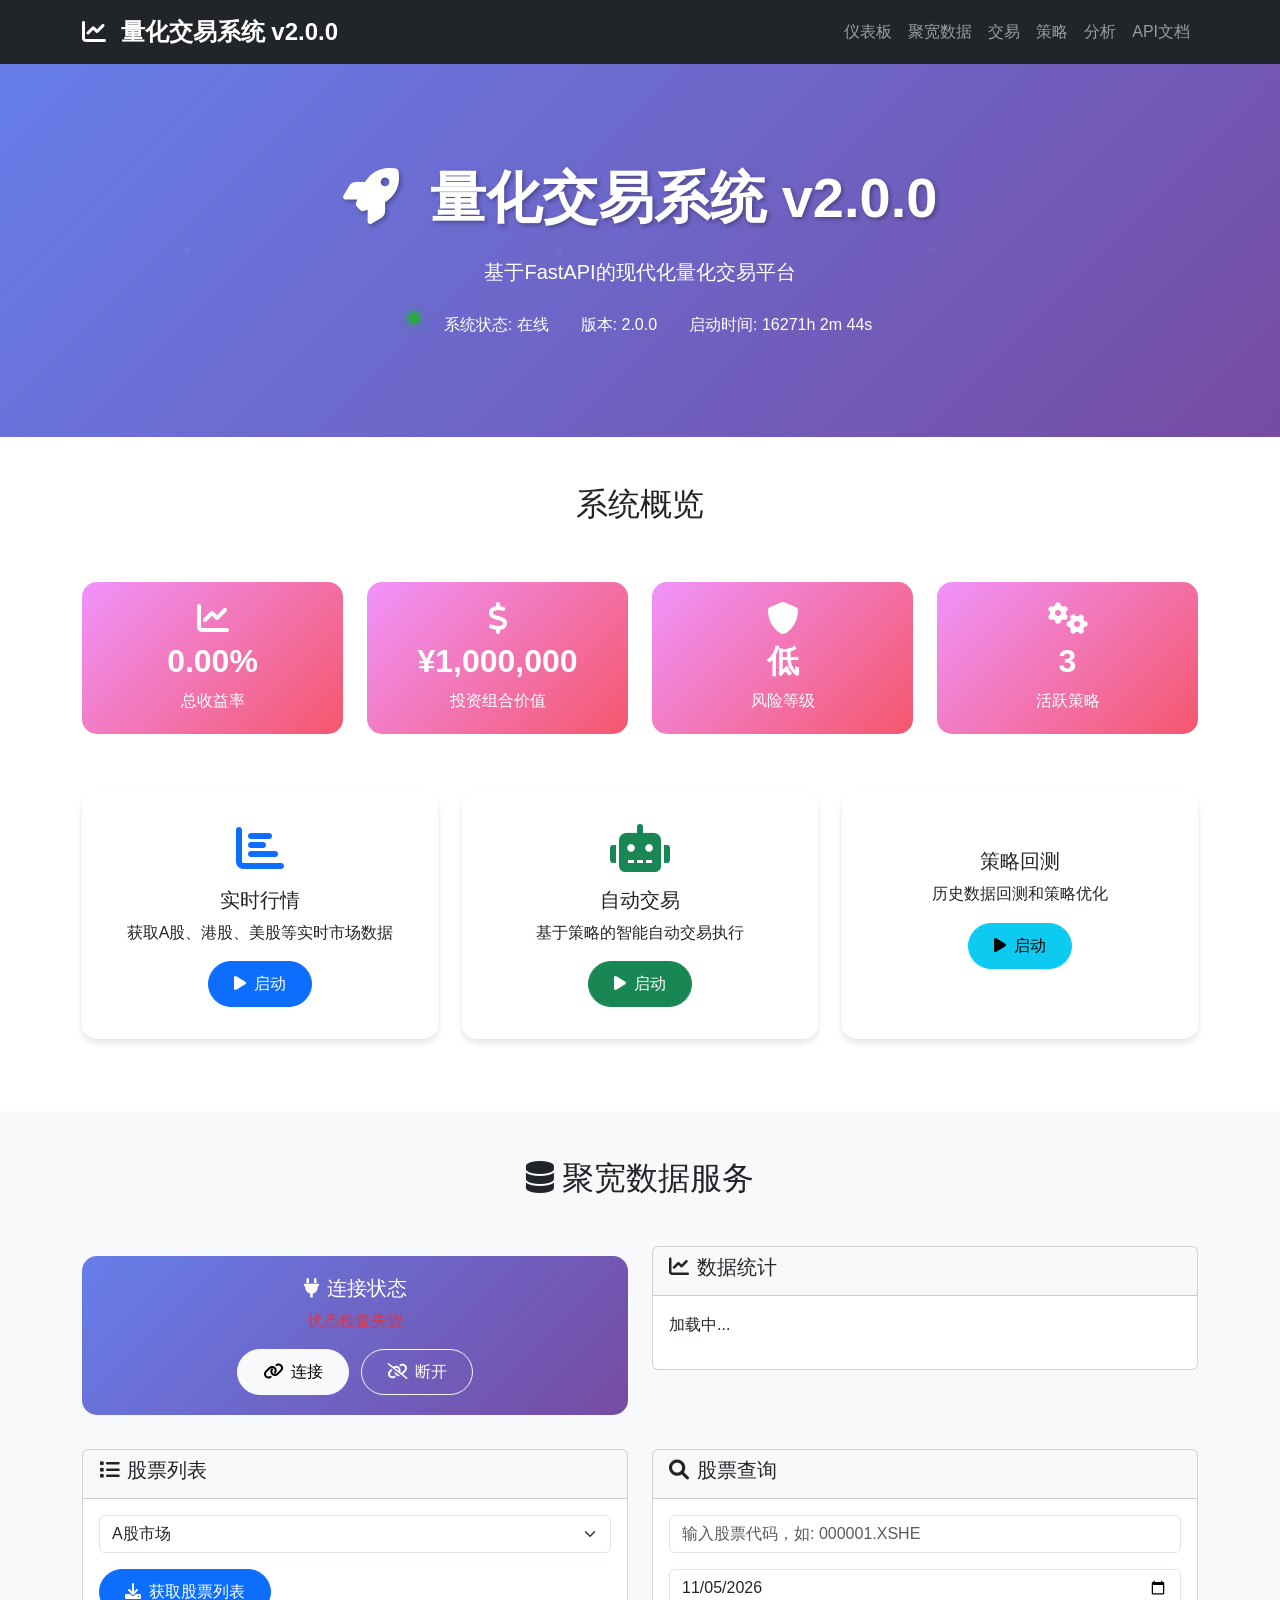
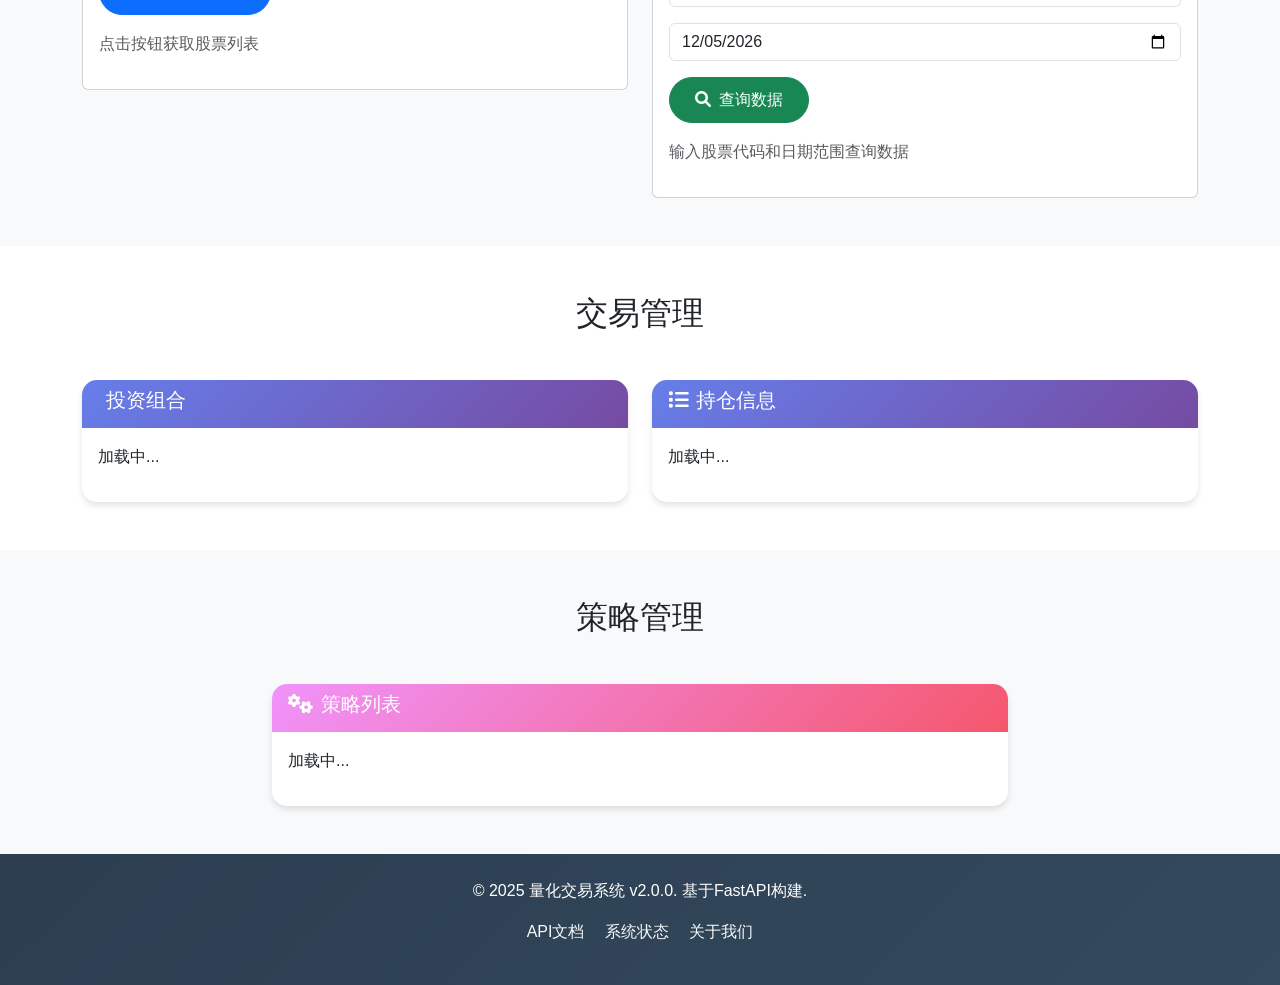
==== templates/index.html @ 61d20045 "feat: 聚宽数据模块v2.0重大升级 主要功能: - 新增聚宽数据服务(JQService)和API端点 - 实现智能缓存系统，提升性能 - 新增股票列表表格页面，显示价格和涨跌幅 - 新增市场概" ====
<!DOCTYPE html>
<html lang="zh-CN">
<head>
    <meta charset="UTF-8">
    <meta name="viewport" content="width=device-width, initial-scale=1.0">
    <title>量化交易系统 v2.0.0</title>
    <link href="https://cdn.jsdelivr.net/npm/bootstrap@5.1.3/dist/css/bootstrap.min.css" rel="stylesheet">
    <link href="https://cdnjs.cloudflare.com/ajax/libs/font-awesome/6.0.0/css/all.min.css" rel="stylesheet">
    <link href="/static/style.css" rel="stylesheet">
    <style>
        .hero-section {
            background: linear-gradient(135deg, #667eea 0%, #764ba2 100%);
            color: white;
            padding: 100px 0;
        }
        .feature-card {
            border: none;
            border-radius: 15px;
            box-shadow: 0 4px 6px rgba(0, 0, 0, 0.1);
            transition: transform 0.3s ease;
        }
        .feature-card:hover {
            transform: translateY(-5px);
        }
        .status-indicator {
            width: 12px;
            height: 12px;
            border-radius: 50%;
            display: inline-block;
            margin-right: 8px;
        }
        .status-online { background-color: #28a745; }
        .status-offline { background-color: #dc3545; }
        .navbar-brand {
            font-weight: bold;
            font-size: 1.5rem;
        }
        .metric-card {
            background: linear-gradient(135deg, #f093fb 0%, #f5576c 100%);
            color: white;
            border-radius: 15px;
            padding: 20px;
            margin: 10px 0;
        }
        .jq-status-card {
            background: linear-gradient(135deg, #667eea 0%, #764ba2 100%);
            color: white;
            border-radius: 15px;
            padding: 20px;
            margin: 10px 0;
        }
    </style>
</head>
<body>
    <!-- 导航栏 -->
    <nav class="navbar navbar-expand-lg navbar-dark bg-dark">
        <div class="container">
            <a class="navbar-brand" href="#">
                <i class="fas fa-chart-line me-2"></i>
                量化交易系统 v2.0.0
            </a>
            <button class="navbar-toggler" type="button" data-bs-toggle="collapse" data-bs-target="#navbarNav">
                <span class="navbar-toggler-icon"></span>
            </button>
            <div class="collapse navbar-collapse" id="navbarNav">
                <ul class="navbar-nav ms-auto">
                    <li class="nav-item">
                        <a class="nav-link" href="#dashboard">仪表板</a>
                    </li>
                    <li class="nav-item">
                        <a class="nav-link" href="#jq-data">聚宽数据</a>
                    </li>
                    <li class="nav-item">
                        <a class="nav-link" href="#trading">交易</a>
                    </li>
                    <li class="nav-item">
                        <a class="nav-link" href="#strategy">策略</a>
                    </li>
                    <li class="nav-item">
                        <a class="nav-link" href="#analysis">分析</a>
                    </li>
                    <li class="nav-item">
                        <a class="nav-link" href="/docs" target="_blank">API文档</a>
                    </li>
                </ul>
            </div>
        </div>
    </nav>

    <!-- 英雄区域 -->
    <section class="hero-section">
        <div class="container text-center">
            <h1 class="display-4 fw-bold mb-4">
                <i class="fas fa-rocket me-3"></i>
                量化交易系统 v2.0.0
            </h1>
            <p class="lead mb-4">基于FastAPI的现代化量化交易平台</p>
            <div class="row justify-content-center">
                <div class="col-md-8">
                    <div class="d-flex justify-content-center gap-3">
                        <span class="status-indicator status-online"></span>
                        <span>系统状态: 在线</span>
                        <span class="ms-3">版本: 2.0.0</span>
                        <span class="ms-3">启动时间: <span id="uptime">--</span></span>
                    </div>
                </div>
            </div>
        </div>
    </section>

    <!-- 主要功能区域 -->
    <section class="py-5" id="dashboard">
        <div class="container">
            <h2 class="text-center mb-5">系统概览</h2>
            
            <!-- 关键指标 -->
            <div class="row mb-5">
                <div class="col-md-3">
                    <div class="metric-card text-center">
                        <i class="fas fa-chart-line fa-2x mb-2"></i>
                        <h4 id="totalReturn">0.00%</h4>
                        <p class="mb-0">总收益率</p>
                    </div>
                </div>
                <div class="col-md-3">
                    <div class="metric-card text-center">
                        <i class="fas fa-dollar-sign fa-2x mb-2"></i>
                        <h4 id="portfolioValue">¥1,000,000</h4>
                        <p class="mb-0">投资组合价值</p>
                    </div>
                </div>
                <div class="col-md-3">
                    <div class="metric-card text-center">
                        <i class="fas fa-shield-alt fa-2x mb-2"></i>
                        <h4 id="riskLevel">低</h4>
                        <p class="mb-0">风险等级</p>
                    </div>
                </div>
                <div class="col-md-3">
                    <div class="metric-card text-center">
                        <i class="fas fa-cogs fa-2x mb-2"></i>
                        <h4 id="activeStrategies">3</h4>
                        <p class="mb-0">活跃策略</p>
                    </div>
                </div>
            </div>

            <!-- 功能卡片 -->
            <div class="row">
                <div class="col-md-4 mb-4">
                    <div class="card feature-card h-100">
                        <div class="card-body text-center">
                            <i class="fas fa-chart-bar fa-3x text-primary mb-3"></i>
                            <h5 class="card-title">实时行情</h5>
                            <p class="card-text">获取A股、港股、美股等实时市场数据</p>
                            <button class="btn btn-primary" onclick="loadMarketData()">
                                <i class="fas fa-play me-2"></i>启动
                            </button>
                        </div>
                    </div>
                </div>
                <div class="col-md-4 mb-4">
                    <div class="card feature-card h-100">
                        <div class="card-body text-center">
                            <i class="fas fa-robot fa-3x text-success mb-3"></i>
                            <h5 class="card-title">自动交易</h5>
                            <p class="card-text">基于策略的智能自动交易执行</p>
                            <button class="btn btn-success" onclick="startAutoTrading()">
                                <i class="fas fa-play me-2"></i>启动
                            </button>
                        </div>
                    </div>
                </div>
                <div class="col-md-4 mb-4">
                    <div class="card feature-card h-100">
                        <div class="card-body text-center">
                            <i class="fas fa-analytics fa-3x text-info mb-3"></i>
                            <h5 class="card-title">策略回测</h5>
                            <p class="card-text">历史数据回测和策略优化</p>
                            <button class="btn btn-info" onclick="runBacktest()">
                                <i class="fas fa-play me-2"></i>启动
                            </button>
                        </div>
                    </div>
                </div>
            </div>
        </div>
    </section>

    <!-- 聚宽数据区域 -->
    <section class="py-5 bg-light" id="jq-data">
        <div class="container">
            <h2 class="text-center mb-5">
                <i class="fas fa-database me-2"></i>聚宽数据服务
            </h2>
            
            <!-- 聚宽状态 -->
            <div class="row mb-4">
                <div class="col-md-6">
                    <div class="jq-status-card text-center">
                        <h5><i class="fas fa-plug me-2"></i>连接状态</h5>
                        <div id="jqConnectionStatus">
                            <p>检查中...</p>
                        </div>
                        <div class="mt-3">
                            <button class="btn btn-light me-2" onclick="connectJQ()">
                                <i class="fas fa-link me-2"></i>连接
                            </button>
                            <button class="btn btn-outline-light" onclick="disconnectJQ()">
                                <i class="fas fa-unlink me-2"></i>断开
                            </button>
                        </div>
                    </div>
                </div>
                <div class="col-md-6">
                    <div class="card">
                        <div class="card-header">
                            <h5><i class="fas fa-chart-line me-2"></i>数据统计</h5>
                        </div>
                        <div class="card-body">
                            <div id="jqDataStats">
                                <p>加载中...</p>
                            </div>
                        </div>
                    </div>
                </div>
            </div>

            <!-- 股票数据 -->
            <div class="row">
                <div class="col-md-6">
                    <div class="card">
                        <div class="card-header">
                            <h5><i class="fas fa-list me-2"></i>股票列表</h5>
                        </div>
                        <div class="card-body">
                            <div class="mb-3">
                                <select class="form-select" id="marketSelect">
                                    <option value="CN">A股市场</option>
                                    <option value="HK">港股市场</option>
                                    <option value="US">美股市场</option>
                                </select>
                            </div>
                            <button class="btn btn-primary" onclick="loadStockList()">
                                <i class="fas fa-download me-2"></i>获取股票列表
                            </button>
                            <div id="stockListResult" class="mt-3">
                                <p class="text-muted">点击按钮获取股票列表</p>
                            </div>
                        </div>
                    </div>
                </div>
                <div class="col-md-6">
                    <div class="card">
                        <div class="card-header">
                            <h5><i class="fas fa-search me-2"></i>股票查询</h5>
                        </div>
                        <div class="card-body">
                            <div class="mb-3">
                                <input type="text" class="form-control" id="stockCodeInput" 
                                       placeholder="输入股票代码，如: 000001.XSHE">
                            </div>
                            <div class="mb-3">
                                <input type="date" class="form-control" id="startDateInput">
                            </div>
                            <div class="mb-3">
                                <input type="date" class="form-control" id="endDateInput">
                            </div>
                            <button class="btn btn-success" onclick="searchStockData()">
                                <i class="fas fa-search me-2"></i>查询数据
                            </button>
                            <div id="stockDataResult" class="mt-3">
                                <p class="text-muted">输入股票代码和日期范围查询数据</p>
                            </div>
                        </div>
                    </div>
                </div>
            </div>
        </div>
    </section>

    <!-- 交易区域 -->
    <section class="py-5" id="trading">
        <div class="container">
            <h2 class="text-center mb-5">交易管理</h2>
            <div class="row">
                <div class="col-md-6">
                    <div class="card">
                        <div class="card-header">
                            <h5><i class="fas fa-portfolio me-2"></i>投资组合</h5>
                        </div>
                        <div class="card-body">
                            <div id="portfolioInfo">
                                <p>加载中...</p>
                            </div>
                        </div>
                    </div>
                </div>
                <div class="col-md-6">
                    <div class="card">
                        <div class="card-header">
                            <h5><i class="fas fa-list me-2"></i>持仓信息</h5>
                        </div>
                        <div class="card-body">
                            <div id="positionsInfo">
                                <p>加载中...</p>
                            </div>
                        </div>
                    </div>
                </div>
            </div>
        </div>
    </section>

    <!-- 策略区域 -->
    <section class="py-5 bg-light" id="strategy">
        <div class="container">
            <h2 class="text-center mb-5">策略管理</h2>
            <div class="row">
                <div class="col-md-8 mx-auto">
                    <div class="card">
                        <div class="card-header">
                            <h5><i class="fas fa-cogs me-2"></i>策略列表</h5>
                        </div>
                        <div class="card-body">
                            <div id="strategiesList">
                                <p>加载中...</p>
                            </div>
                        </div>
                    </div>
                </div>
            </div>
        </div>
    </section>

    <!-- 页脚 -->
    <footer class="bg-dark text-white py-4">
        <div class="container text-center">
            <p>&copy; 2025 量化交易系统 v2.0.0. 基于FastAPI构建.</p>
            <p>
                <a href="/docs" class="text-light me-3">API文档</a>
                <a href="/health" class="text-light me-3">系统状态</a>
                <a href="#" class="text-light">关于我们</a>
            </p>
        </div>
    </footer>

    <script src="https://cdn.jsdelivr.net/npm/bootstrap@5.1.3/dist/js/bootstrap.bundle.min.js"></script>
    <script>
        // 页面加载完成后执行
        document.addEventListener('DOMContentLoaded', function() {
            updateUptime();
            loadPortfolioData();
            loadStrategiesData();
            loadJQStatus();
            
            // 设置默认日期
            const today = new Date();
            const lastMonth = new Date(today.getFullYear(), today.getMonth() - 1, today.getDate());
            
            document.getElementById('startDateInput').value = lastMonth.toISOString().split('T')[0];
            document.getElementById('endDateInput').value = today.toISOString().split('T')[0];
            
            // 定时更新
            setInterval(updateUptime, 1000);
            setInterval(loadPortfolioData, 30000); // 30秒更新一次
            setInterval(loadJQStatus, 60000); // 1分钟更新一次
        });

        // 更新运行时间
        function updateUptime() {
            const startTime = new Date('2025-01-27T00:00:00');
            const now = new Date();
            const diff = now - startTime;
            const hours = Math.floor(diff / (1000 * 60 * 60));
            const minutes = Math.floor((diff % (1000 * 60 * 60)) / (1000 * 60));
            const seconds = Math.floor((diff % (1000 * 60)) / 1000);
            document.getElementById('uptime').textContent = `${hours}h ${minutes}m ${seconds}s`;
        }

        // 加载投资组合数据
        async function loadPortfolioData() {
            try {
                const response = await fetch('/api/v1/trading/portfolio');
                const data = await response.json();
                
                document.getElementById('portfolioValue').textContent = `¥${data.portfolio.total_value.toLocaleString()}`;
                document.getElementById('portfolioInfo').innerHTML = `
                    <p><strong>总价值:</strong> ¥${data.portfolio.total_value.toLocaleString()}</p>
                    <p><strong>现金:</strong> ¥${data.portfolio.cash.toLocaleString()}</p>
                    <p><strong>持仓数量:</strong> ${data.portfolio.positions.length}</p>
                `;
            } catch (error) {
                console.error('加载投资组合数据失败:', error);
            }
        }

        // 加载策略数据
        async function loadStrategiesData() {
            try {
                const response = await fetch('/api/v1/strategy/list');
                const data = await response.json();
                
                document.getElementById('activeStrategies').textContent = data.strategies.filter(s => s.is_active).length;
                
                const strategiesHtml = data.strategies.map(strategy => `
                    <div class="d-flex justify-content-between align-items-center p-2 border-bottom">
                        <div>
                            <strong>${strategy.name}</strong>
                            <br><small class="text-muted">${strategy.description}</small>
                        </div>
                        <span class="badge ${strategy.is_active ? 'bg-success' : 'bg-secondary'}">
                            ${strategy.is_active ? '活跃' : '停用'}
                        </span>
                    </div>
                `).join('');
                
                document.getElementById('strategiesList').innerHTML = strategiesHtml;
            } catch (error) {
                console.error('加载策略数据失败:', error);
            }
        }

        // 加载聚宽状态
        async function loadJQStatus() {
            try {
                const response = await fetch('/api/v1/jq/status');
                const data = await response.json();
                
                const status = data.status;
                const statusHtml = `
                    <div class="d-flex align-items-center justify-content-center mb-2">
                        <span class="status-indicator ${status.is_connected ? 'status-online' : 'status-offline'}"></span>
                        <span class="fw-bold">${status.is_connected ? '已连接' : '未连接'}</span>
                    </div>
                    <p class="mb-1"><strong>状态:</strong> ${status.status}</p>
                    <p class="mb-1"><strong>用户名:</strong> ${status.username || '未配置'}</p>
                    <p class="mb-0"><strong>最后检查:</strong> ${new Date(status.last_check).toLocaleString()}</p>
                `;
                
                document.getElementById('jqConnectionStatus').innerHTML = statusHtml;
                
                // 更新数据统计
                if (status.is_connected) {
                    loadJQDataStats();
                }
            } catch (error) {
                console.error('加载聚宽状态失败:', error);
                document.getElementById('jqConnectionStatus').innerHTML = '<p class="text-danger">状态检查失败</p>';
            }
        }

        // 加载聚宽数据统计
        async function loadJQDataStats() {
            try {
                const response = await fetch('/api/v1/jq/stocks?market=CN');
                const data = await response.json();
                
                document.getElementById('jqDataStats').innerHTML = `
                    <p><strong>市场:</strong> ${data.market}</p>
                    <p><strong>股票数量:</strong> ${data.count.toLocaleString()}</p>
                    <p><strong>更新时间:</strong> ${new Date().toLocaleString()}</p>
                `;
            } catch (error) {
                console.error('加载数据统计失败:', error);
            }
        }

        // 连接聚宽
        async function connectJQ() {
            try {
                const response = await fetch('/api/v1/jq/connect', { method: 'POST' });
                const data = await response.json();
                
                if (response.ok) {
                    alert('聚宽连接成功！');
                    loadJQStatus();
                } else {
                    alert(`连接失败: ${data.detail}`);
                }
            } catch (error) {
                console.error('连接聚宽失败:', error);
                alert('连接失败，请检查网络连接');
            }
        }

        // 断开聚宽
        async function disconnectJQ() {
            try {
                const response = await fetch('/api/v1/jq/disconnect', { method: 'POST' });
                const data = await response.json();
                
                if (response.ok) {
                    alert('聚宽连接已断开');
                    loadJQStatus();
                } else {
                    alert(`断开失败: ${data.detail}`);
                }
            } catch (error) {
                console.error('断开聚宽失败:', error);
                alert('断开失败，请检查网络连接');
            }
        }

        // 加载股票列表
        async function loadStockList() {
            const market = document.getElementById('marketSelect').value;
            
            try {
                document.getElementById('stockListResult').innerHTML = '<p>加载中...</p>';
                
                const response = await fetch(`/api/v1/jq/stocks?market=${market}`);
                const data = await response.json();
                
                if (response.ok) {
                    const stocksHtml = data.stocks.map(stock => 
                        `<span class="badge bg-primary me-1 mb-1">${stock}</span>`
                    ).join('');
                    
                    document.getElementById('stockListResult').innerHTML = `
                        <p><strong>市场:</strong> ${data.market}</p>
                        <p><strong>总数:</strong> ${data.count.toLocaleString()}</p>
                        <p><strong>前100只:</strong></p>
                        <div>${stocksHtml}</div>
                    `;
                } else {
                    document.getElementById('stockListResult').innerHTML = `<p class="text-danger">获取失败: ${data.detail}</p>`;
                }
            } catch (error) {
                console.error('加载股票列表失败:', error);
                document.getElementById('stockListResult').innerHTML = '<p class="text-danger">加载失败，请检查网络连接</p>';
            }
        }

        // 查询股票数据
        async function searchStockData() {
            const stockCode = document.getElementById('stockCodeInput').value.trim();
            const startDate = document.getElementById('startDateInput').value;
            const endDate = document.getElementById('endDateInput').value;
            
            if (!stockCode) {
                alert('请输入股票代码');
                return;
            }
            
            if (!startDate || !endDate) {
                alert('请选择日期范围');
                return;
            }
            
            try {
                document.getElementById('stockDataResult').innerHTML = '<p>查询中...</p>';
                
                const response = await fetch(`/api/v1/jq/daily-data/${stockCode}?start_date=${startDate}&end_date=${endDate}`);
                const data = await response.json();
                
                if (response.ok) {
                    if (data.count > 0) {
                        const dataHtml = data.data.map(item => `
                            <div class="border-bottom p-2">
                                <strong>${item.date || '未知日期'}</strong><br>
                                <small>开盘: ${item.open} | 最高: ${item.high} | 最低: ${item.low} | 收盘: ${item.close} | 成交量: ${item.volume}</small>
                            </div>
                        `).join('');
                        
                        document.getElementById('stockDataResult').innerHTML = `
                            <p><strong>股票代码:</strong> ${data.stock_code}</p>
                            <p><strong>数据条数:</strong> ${data.count}</p>
                            <p><strong>日期范围:</strong> ${data.start_date} 至 ${data.end_date}</p>
                            <div class="mt-2" style="max-height: 300px; overflow-y: auto;">
                                ${dataHtml}
                            </div>
                        `;
                    } else {
                        document.getElementById('stockDataResult').innerHTML = '<p class="text-muted">该日期范围内无数据</p>';
                    }
                } else {
                    document.getElementById('stockDataResult').innerHTML = `<p class="text-danger">查询失败: ${data.detail}</p>`;
                }
            } catch (error) {
                console.error('查询股票数据失败:', error);
                document.getElementById('stockDataResult').innerHTML = '<p class="text-danger">查询失败，请检查网络连接</p>';
            }
        }

        // 加载持仓数据
        async function loadPositionsData() {
            try {
                const response = await fetch('/api/v1/trading/positions');
                const data = await response.json();
                
                if (data.positions.length === 0) {
                    document.getElementById('positionsInfo').innerHTML = '<p class="text-muted">暂无持仓</p>';
                } else {
                    const positionsHtml = data.positions.map(position => `
                        <div class="d-flex justify-content-between align-items-center p-2 border-bottom">
                            <div>
                                <strong>${position.stock_code}</strong>
                                <br><small class="text-muted">数量: ${position.quantity}</small>
                            </div>
                            <span class="text-primary">¥${position.current_price}</span>
                        </div>
                    `).join('');
                    
                    document.getElementById('positionsInfo').innerHTML = positionsHtml;
                }
            } catch (error) {
                console.error('加载持仓数据失败:', error);
            }
        }

        // 启动实时行情
        function loadMarketData() {
            alert('实时行情功能正在开发中...');
        }

        // 启动自动交易
        function startAutoTrading() {
            alert('自动交易功能正在开发中...');
        }

        // 运行回测
        function runBacktest() {
            alert('策略回测功能正在开发中...');
        }
    </script>
</body>
</html>
---- static/style.css ----
/* 量化交易系统 v2.0.0 自定义样式 */

/* 全局样式 */
body {
    font-family: 'Segoe UI', Tahoma, Geneva, Verdana, sans-serif;
    line-height: 1.6;
}

/* 导航栏样式 */
.navbar-brand {
    font-weight: bold;
    font-size: 1.5rem;
}

.navbar-nav .nav-link {
    font-weight: 500;
    transition: color 0.3s ease;
}

.navbar-nav .nav-link:hover {
    color: #17a2b8 !important;
}

/* 英雄区域样式 */
.hero-section {
    background: linear-gradient(135deg, #667eea 0%, #764ba2 100%);
    color: white;
    padding: 100px 0;
    position: relative;
    overflow: hidden;
}

.hero-section::before {
    content: '';
    position: absolute;
    top: 0;
    left: 0;
    right: 0;
    bottom: 0;
    background: url('data:image/svg+xml,<svg xmlns="http://www.w3.org/2000/svg" viewBox="0 0 100 100"><defs><pattern id="grain" width="100" height="100" patternUnits="userSpaceOnUse"><circle cx="50" cy="50" r="1" fill="white" opacity="0.1"/></pattern></defs><rect width="100" height="100" fill="url(%23grain)"/></svg>');
    opacity: 0.3;
}

.hero-section h1 {
    text-shadow: 2px 2px 4px rgba(0,0,0,0.3);
}

/* 状态指示器 */
.status-indicator {
    width: 12px;
    height: 12px;
    border-radius: 50%;
    display: inline-block;
    margin-right: 8px;
    animation: pulse 2s infinite;
}

.status-online { 
    background-color: #28a745; 
    box-shadow: 0 0 10px #28a745;
}

.status-offline { 
    background-color: #dc3545; 
}

@keyframes pulse {
    0% { opacity: 1; }
    50% { opacity: 0.7; }
    100% { opacity: 1; }
}

/* 功能卡片样式 */
.feature-card {
    border: none;
    border-radius: 15px;
    box-shadow: 0 4px 6px rgba(0, 0, 0, 0.1);
    transition: all 0.3s ease;
    overflow: hidden;
}

.feature-card:hover {
    transform: translateY(-5px);
    box-shadow: 0 8px 25px rgba(0, 0, 0, 0.15);
}

.feature-card .card-body {
    padding: 2rem;
}

.feature-card i {
    transition: transform 0.3s ease;
}

.feature-card:hover i {
    transform: scale(1.1);
}

/* 指标卡片样式 */
.metric-card {
    background: linear-gradient(135deg, #f093fb 0%, #f5576c 100%);
    color: white;
    border-radius: 15px;
    padding: 20px;
    margin: 10px 0;
    text-align: center;
    transition: transform 0.3s ease;
}

.metric-card:hover {
    transform: translateY(-2px);
}

.metric-card h4 {
    font-size: 2rem;
    font-weight: bold;
    margin-bottom: 0.5rem;
}

/* 交易区域样式 */
#trading .card {
    border: none;
    border-radius: 15px;
    box-shadow: 0 4px 6px rgba(0, 0, 0, 0.1);
}

#trading .card-header {
    background: linear-gradient(135deg, #667eea 0%, #764ba2 100%);
    color: white;
    border-radius: 15px 15px 0 0 !important;
    border: none;
}

/* 策略区域样式 */
#strategy .card {
    border: none;
    border-radius: 15px;
    box-shadow: 0 4px 6px rgba(0, 0, 0, 0.1);
}

#strategy .card-header {
    background: linear-gradient(135deg, #f093fb 0%, #f5576c 100%);
    color: white;
    border-radius: 15px 15px 0 0 !important;
    border: none;
}

/* 按钮样式 */
.btn {
    border-radius: 25px;
    padding: 10px 25px;
    font-weight: 500;
    transition: all 0.3s ease;
}

.btn:hover {
    transform: translateY(-2px);
    box-shadow: 0 4px 15px rgba(0,0,0,0.2);
}

/* 响应式设计 */
@media (max-width: 768px) {
    .hero-section {
        padding: 60px 0;
    }
    
    .hero-section h1 {
        font-size: 2rem;
    }
    
    .metric-card h4 {
        font-size: 1.5rem;
    }
    
    .feature-card .card-body {
        padding: 1.5rem;
    }
}

/* 加载动画 */
.loading {
    display: inline-block;
    width: 20px;
    height: 20px;
    border: 3px solid #f3f3f3;
    border-top: 3px solid #3498db;
    border-radius: 50%;
    animation: spin 1s linear infinite;
}

@keyframes spin {
    0% { transform: rotate(0deg); }
    100% { transform: rotate(360deg); }
}

/* 表格样式 */
.table {
    border-radius: 10px;
    overflow: hidden;
    box-shadow: 0 4px 6px rgba(0, 0, 0, 0.1);
}

.table thead th {
    background: linear-gradient(135deg, #667eea 0%, #764ba2 100%);
    color: white;
    border: none;
    font-weight: 600;
}

/* 徽章样式 */
.badge {
    border-radius: 20px;
    padding: 8px 16px;
    font-size: 0.8rem;
}

/* 页脚样式 */
footer {
    background: linear-gradient(135deg, #2c3e50 0%, #34495e 100%);
}

footer a {
    text-decoration: none;
    transition: color 0.3s ease;
}

footer a:hover {
    color: #17a2b8 !important;
}
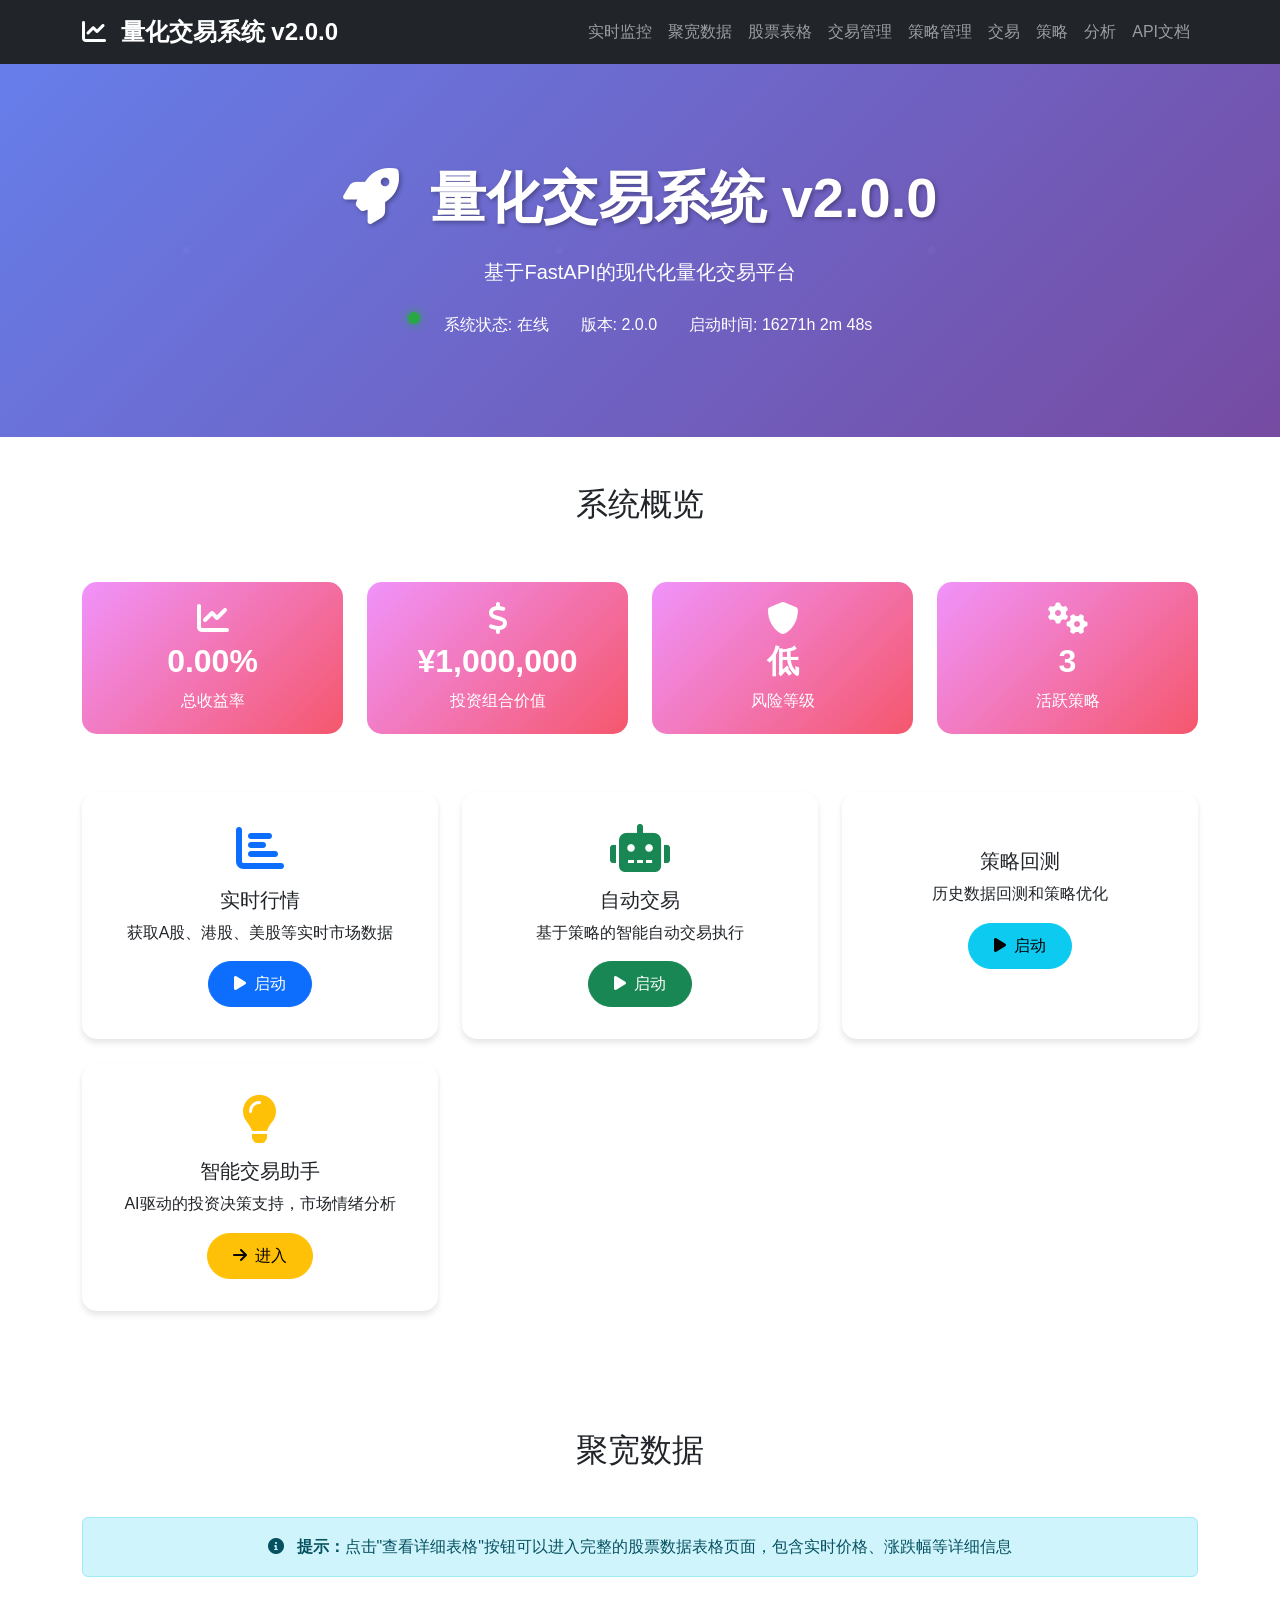
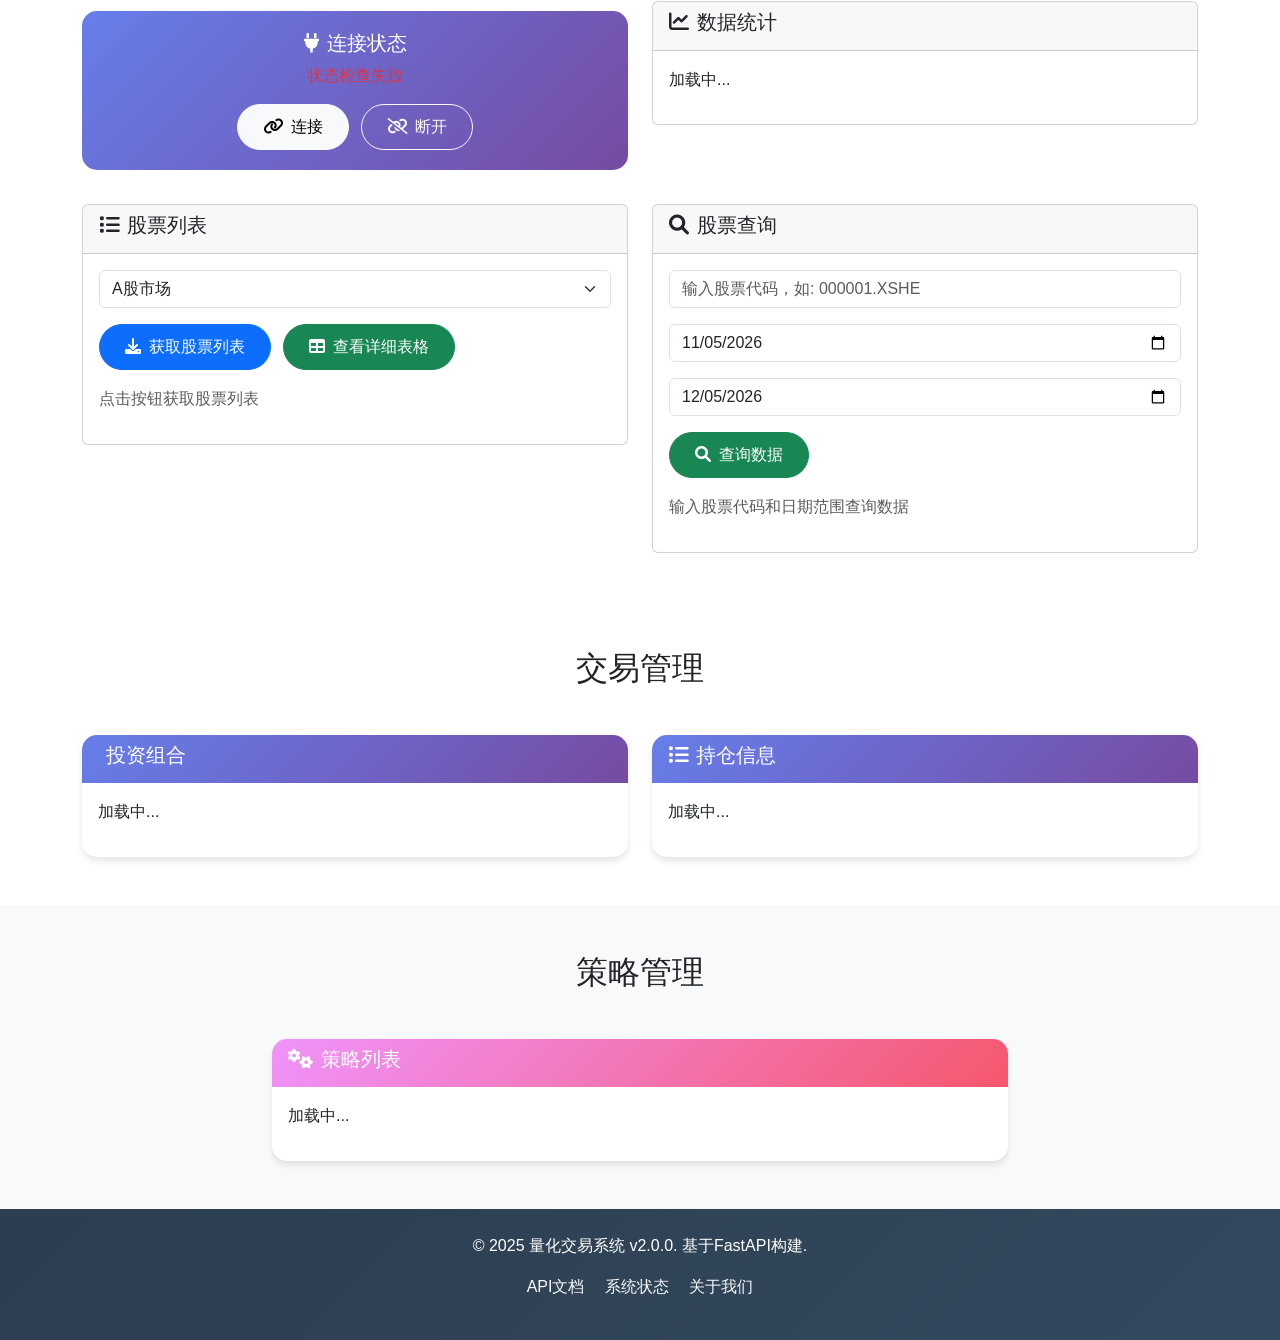
==== commit bc6fbf0b: "feat: 重大升级到v2.0.2 - 智能化个人投资助手 🚀 核心功能升级： - 新增智能交易助手，提供市场情绪分析、个股分析、投资组合洞察 - 新增机器学习策略引擎，支持自动特征工程和AI信号预测" ====
--- a/templates/index.html
+++ b/templates/index.html
@@ -65,10 +65,19 @@
             <div class="collapse navbar-collapse" id="navbarNav">
                 <ul class="navbar-nav ms-auto">
                     <li class="nav-item">
-                        <a class="nav-link" href="#dashboard">仪表板</a>
+                        <a class="nav-link" href="/dashboard">实时监控</a>
                     </li>
                     <li class="nav-item">
                         <a class="nav-link" href="#jq-data">聚宽数据</a>
+                    </li>
+                    <li class="nav-item">
+                        <a class="nav-link" href="/stock-table">股票表格</a>
+                    </li>
+                    <li class="nav-item">
+                        <a class="nav-link" href="/trading">交易管理</a>
+                    </li>
+                    <li class="nav-item">
+                        <a class="nav-link" href="/strategy">策略管理</a>
                     </li>
                     <li class="nav-item">
                         <a class="nav-link" href="#trading">交易</a>
@@ -183,16 +192,30 @@
                         </div>
                     </div>
                 </div>
+                <div class="col-md-4 mb-4">
+                    <div class="card feature-card h-100">
+                        <div class="card-body text-center">
+                            <i class="fas fa-lightbulb fa-3x text-warning mb-3"></i>
+                            <h5 class="card-title">智能交易助手</h5>
+                            <p class="card-text">AI驱动的投资决策支持，市场情绪分析</p>
+                            <a href="/smart-assistant" class="btn btn-warning">
+                                <i class="fas fa-arrow-right me-2"></i>进入
+                            </a>
+                        </div>
+                    </div>
+                </div>
             </div>
         </div>
     </section>
 
     <!-- 聚宽数据区域 -->
-    <section class="py-5 bg-light" id="jq-data">
+    <section class="py-5" id="jq-data">
         <div class="container">
-            <h2 class="text-center mb-5">
-                <i class="fas fa-database me-2"></i>聚宽数据服务
-            </h2>
+            <h2 class="text-center mb-5">聚宽数据</h2>
+            <div class="alert alert-info text-center mb-4">
+                <i class="fas fa-info-circle me-2"></i>
+                <strong>提示：</strong>点击"查看详细表格"按钮可以进入完整的股票数据表格页面，包含实时价格、涨跌幅等详细信息
+            </div>
             
             <!-- 聚宽状态 -->
             <div class="row mb-4">
@@ -243,6 +266,9 @@
                             </div>
                             <button class="btn btn-primary" onclick="loadStockList()">
                                 <i class="fas fa-download me-2"></i>获取股票列表
+                            </button>
+                            <button class="btn btn-success ms-2" onclick="window.location.href='/stock-table'">
+                                <i class="fas fa-table me-2"></i>查看详细表格
                             </button>
                             <div id="stockListResult" class="mt-3">
                                 <p class="text-muted">点击按钮获取股票列表</p>
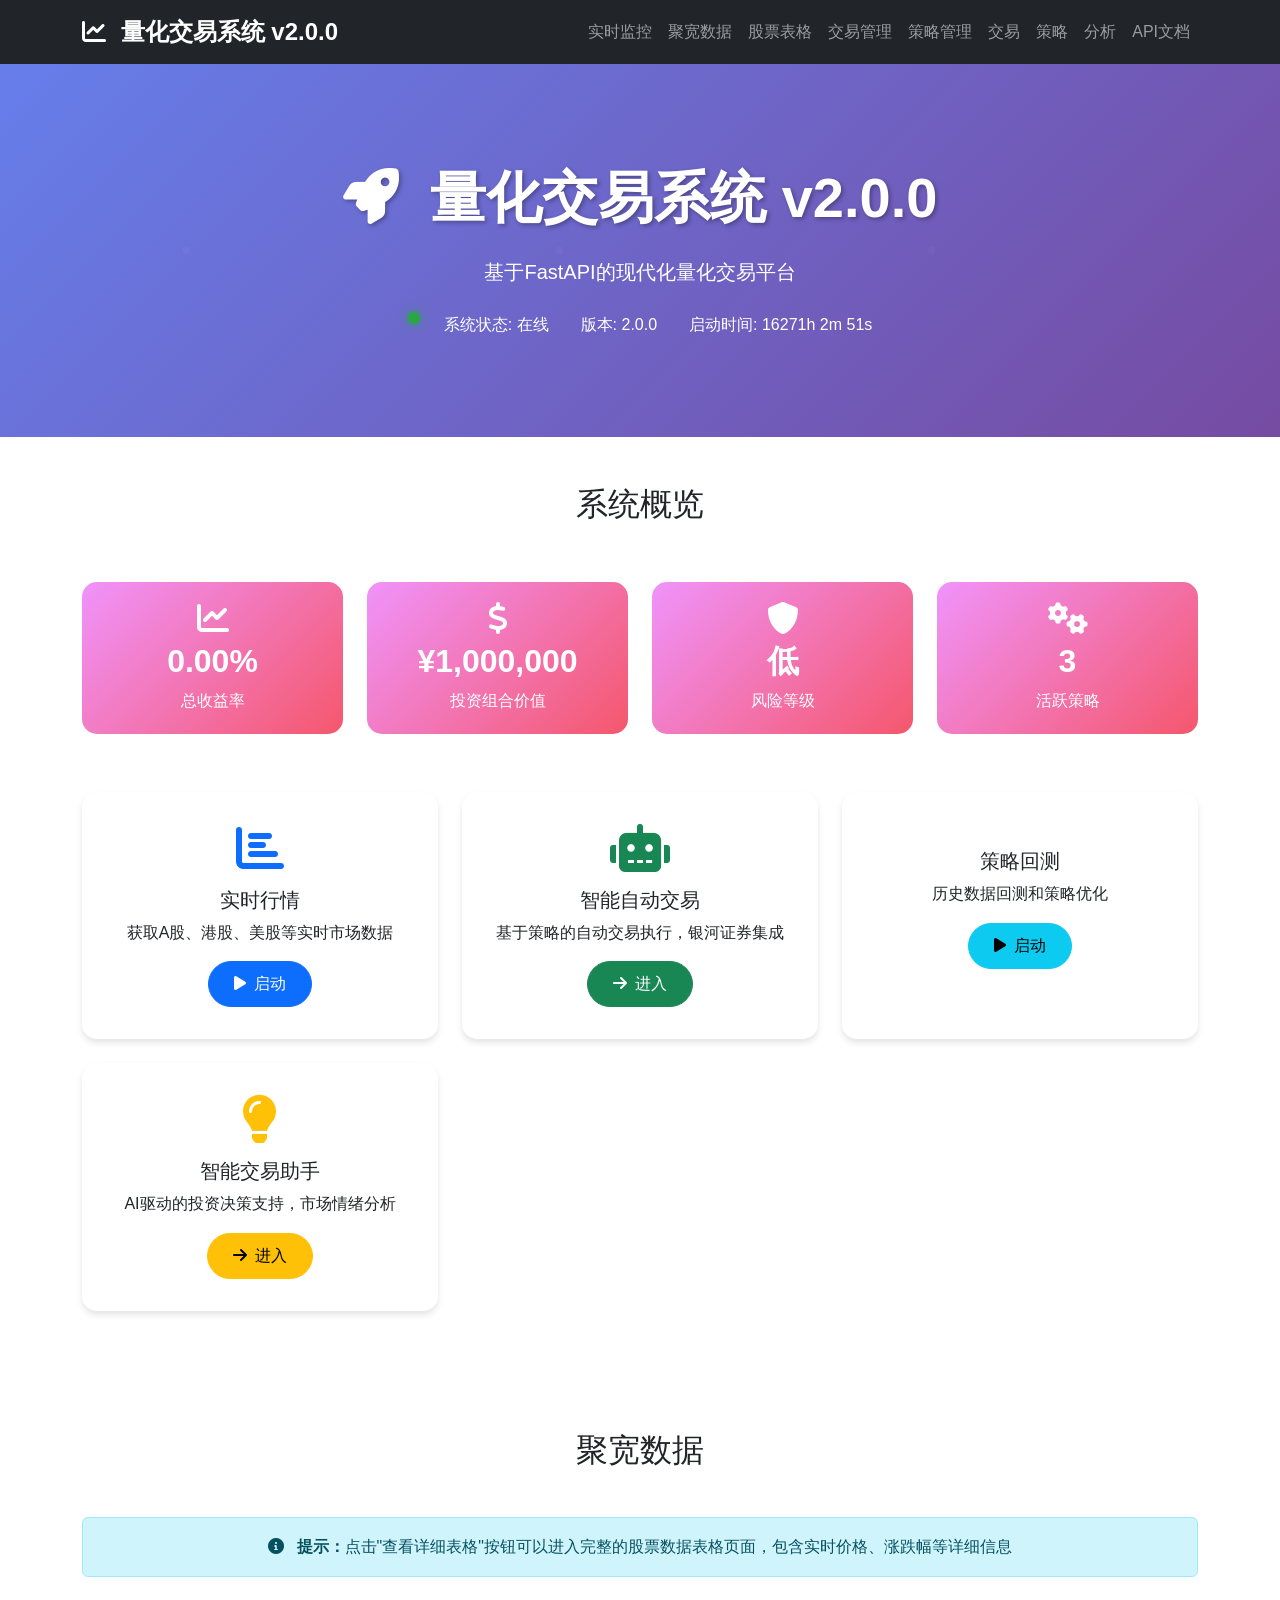
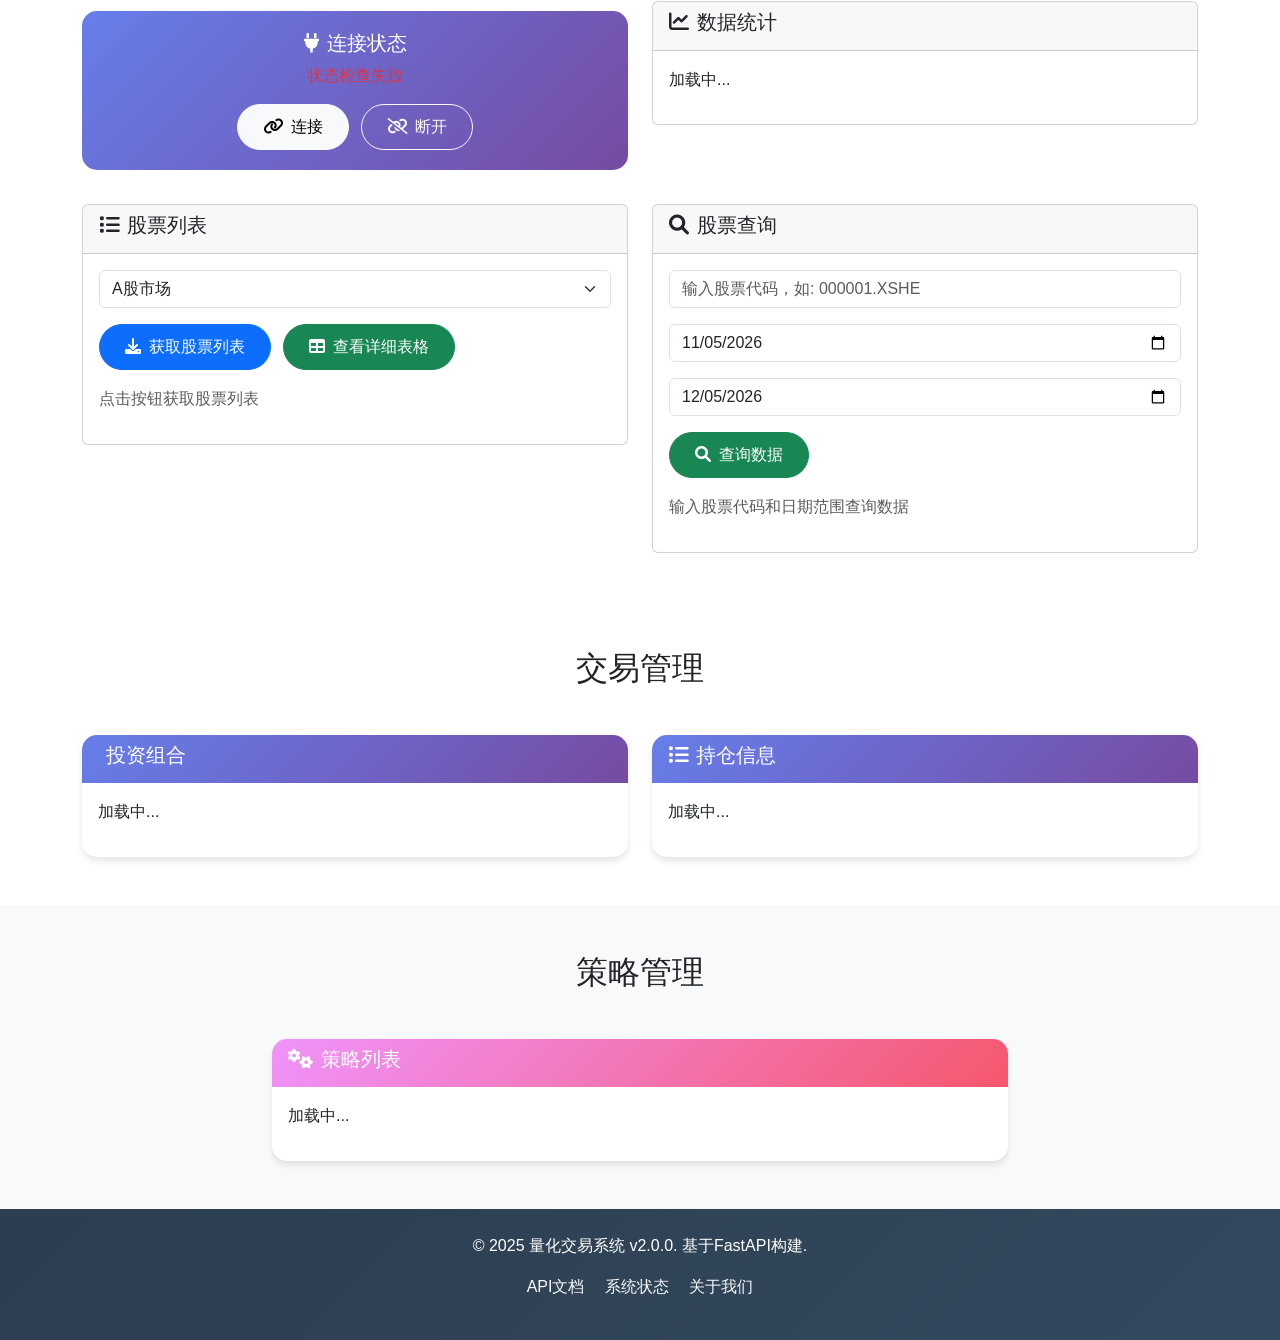
==== commit 44de5f99: "feat: 完善分析板块功能 - 新增完整的分析页面 (templates/analysis.html) - 修复导航栏链接问题，所有页面均可访问分析功能 - 新增市场分析、个股分析、组合分析、风险分" ====
--- a/templates/index.html
+++ b/templates/index.html
@@ -86,7 +86,7 @@
                         <a class="nav-link" href="#strategy">策略</a>
                     </li>
                     <li class="nav-item">
-                        <a class="nav-link" href="#analysis">分析</a>
+                        <a class="nav-link" href="/analysis">分析</a>
                     </li>
                     <li class="nav-item">
                         <a class="nav-link" href="/docs" target="_blank">API文档</a>
@@ -172,11 +172,11 @@
                     <div class="card feature-card h-100">
                         <div class="card-body text-center">
                             <i class="fas fa-robot fa-3x text-success mb-3"></i>
-                            <h5 class="card-title">自动交易</h5>
-                            <p class="card-text">基于策略的智能自动交易执行</p>
-                            <button class="btn btn-success" onclick="startAutoTrading()">
-                                <i class="fas fa-play me-2"></i>启动
-                            </button>
+                            <h5 class="card-title">智能自动交易</h5>
+                            <p class="card-text">基于策略的自动交易执行，银河证券集成</p>
+                            <a href="/auto-trading" class="btn btn-success">
+                                <i class="fas fa-arrow-right me-2"></i>进入
+                            </a>
                         </div>
                     </div>
                 </div>
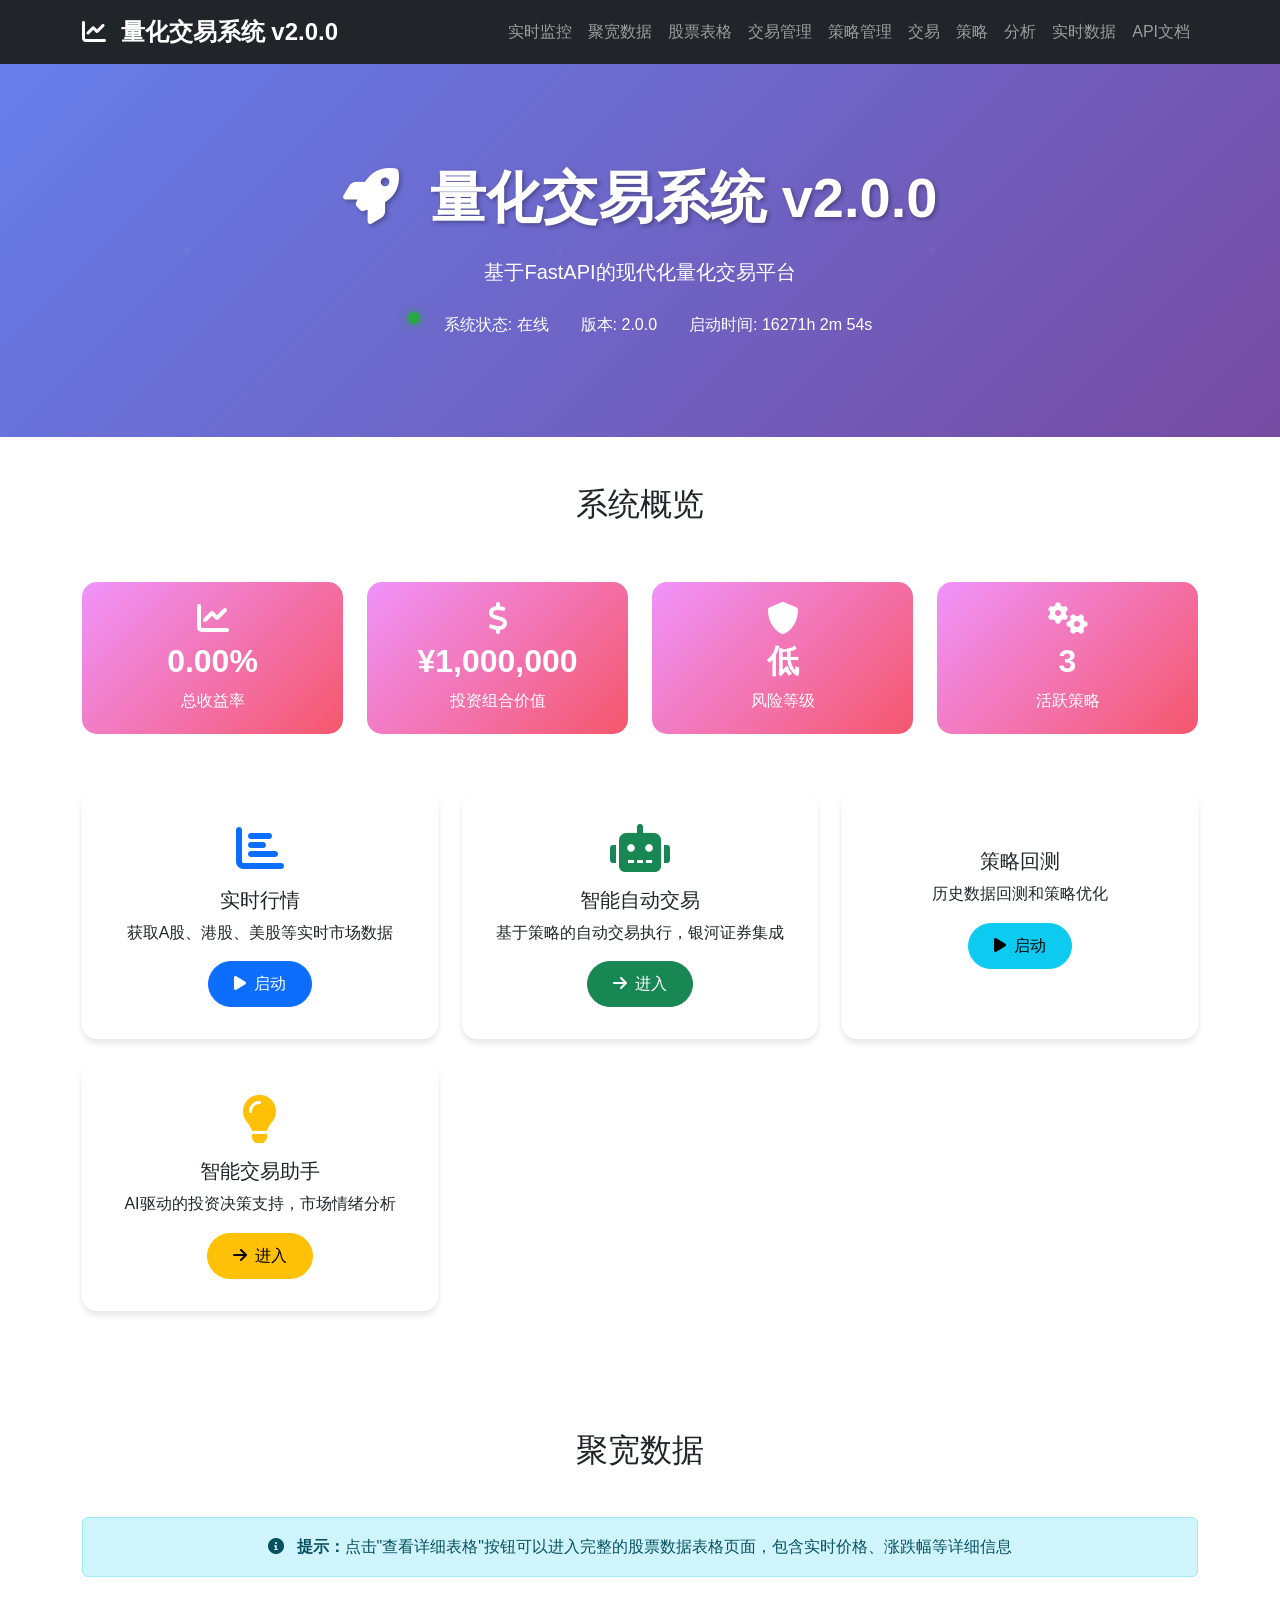
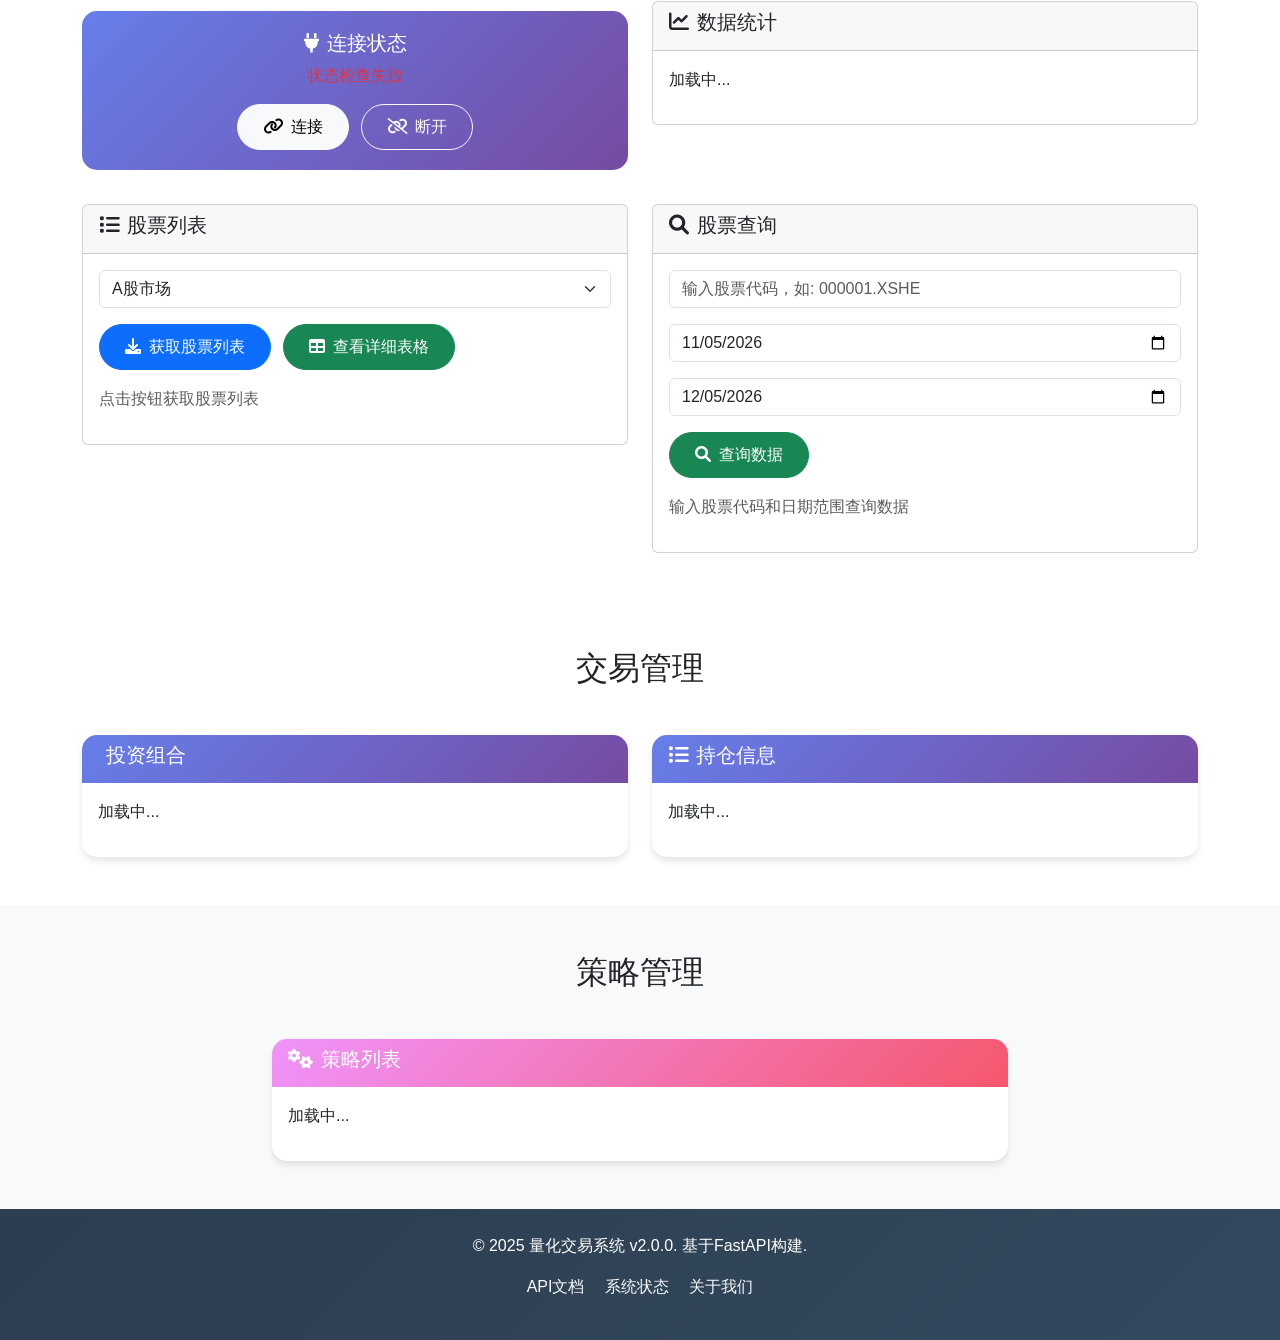
==== commit ab6a045a: "feat: 实现ML策略引擎进化 - 智能策略引擎 v2.0.0 主要功能: ✅ ML策略基类 - 提供机器学习策略的基础框架 ✅ ML增强KDJ+MACD策略 - 结合传统技术指标和ML预测 ✅ 特" ====
--- a/templates/index.html
+++ b/templates/index.html
@@ -89,6 +89,9 @@
                         <a class="nav-link" href="/analysis">分析</a>
                     </li>
                     <li class="nav-item">
+                        <a class="nav-link" href="/realtime-data">实时数据</a>
+                    </li>
+                    <li class="nav-item">
                         <a class="nav-link" href="/docs" target="_blank">API文档</a>
                     </li>
                 </ul>
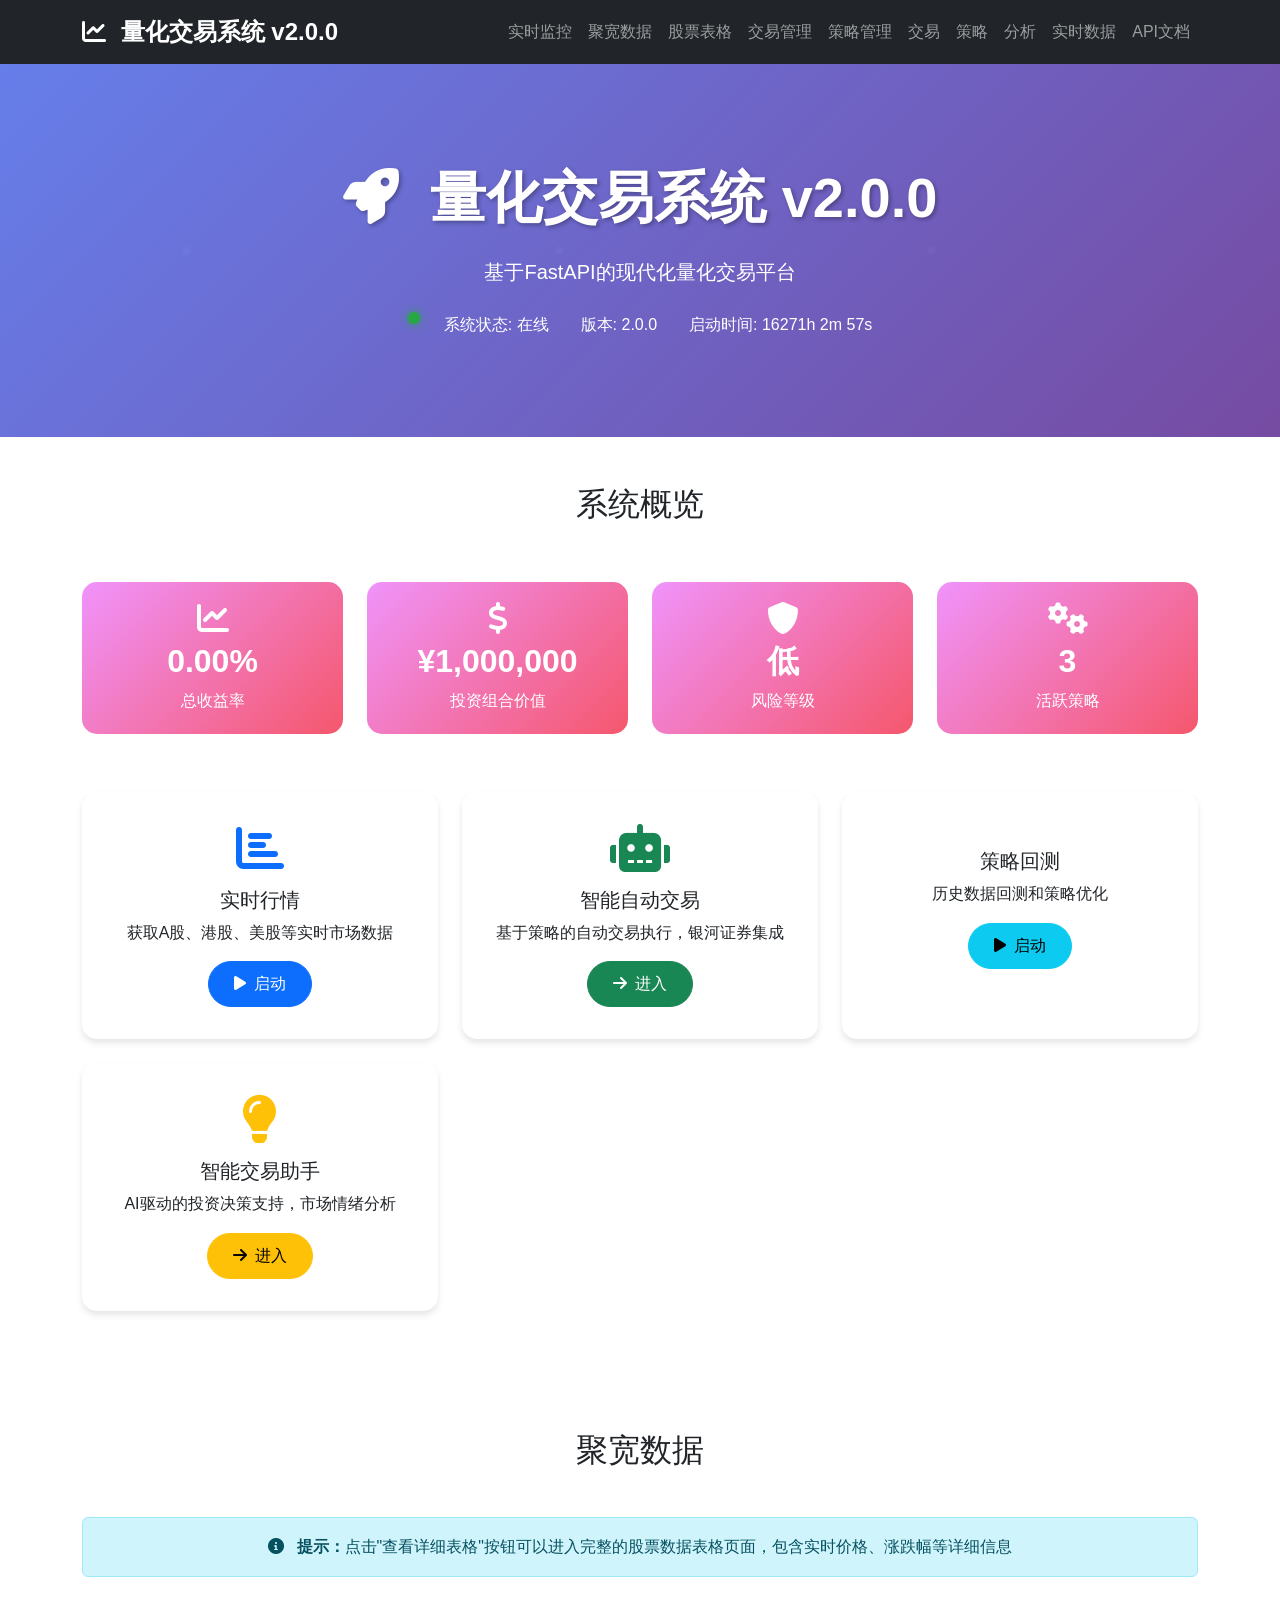
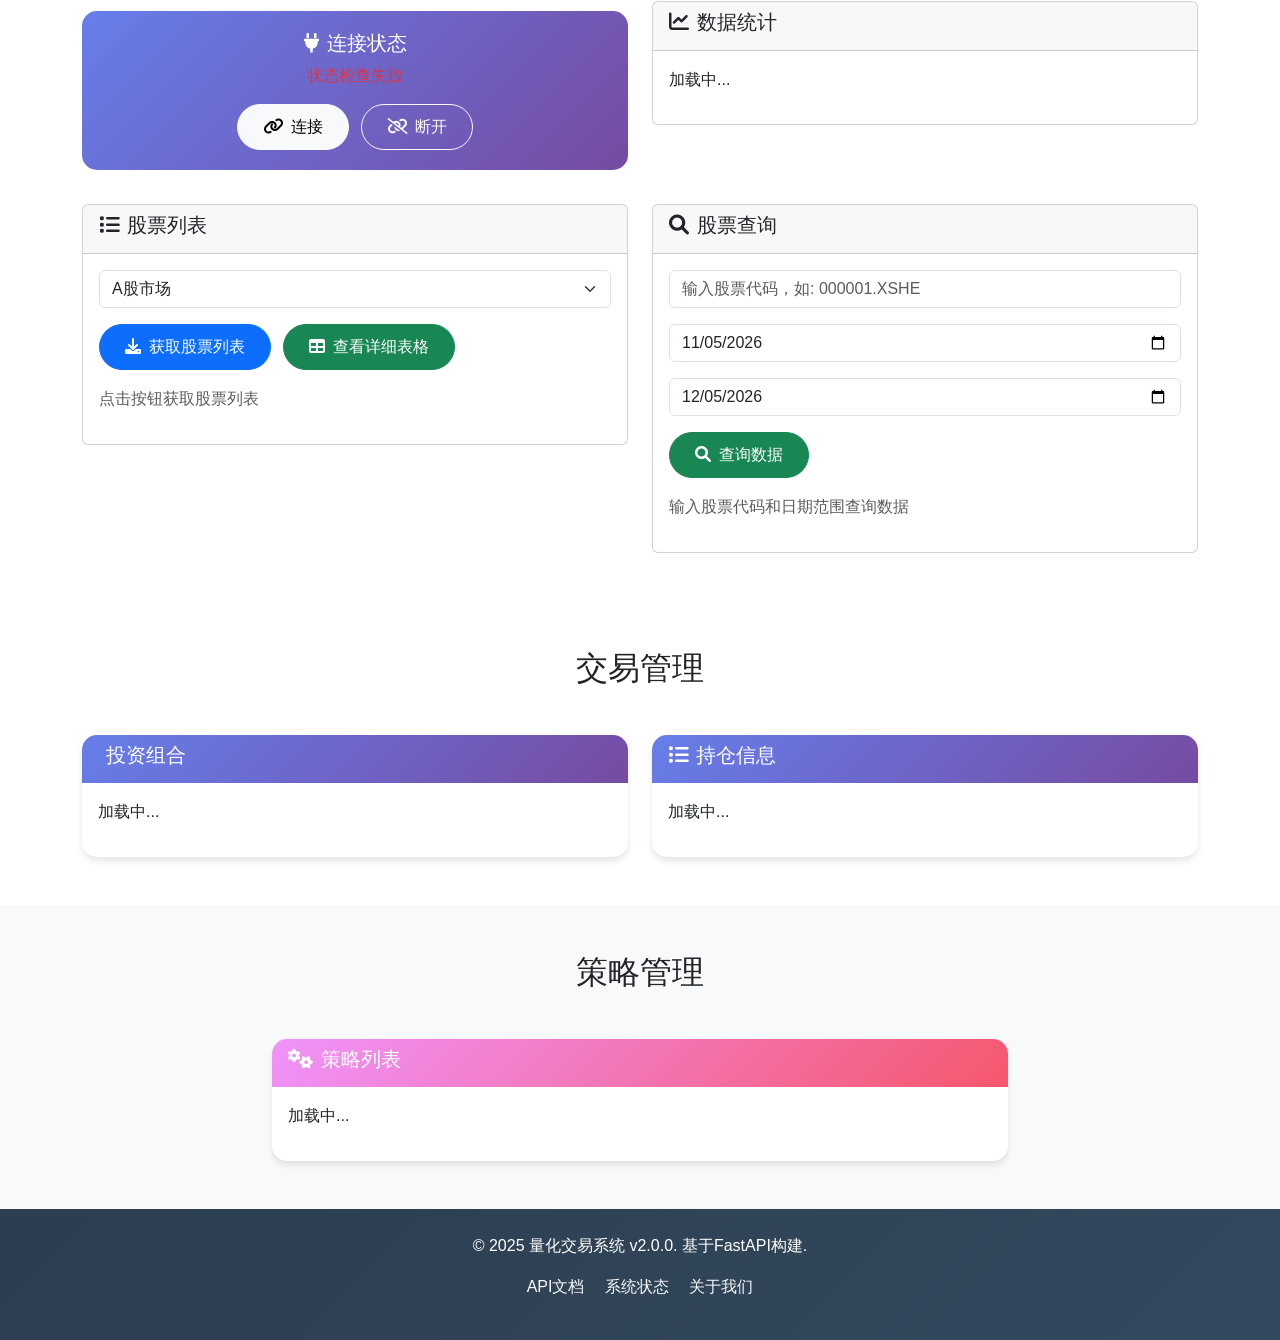
==== commit d80a4299: "refactor: 清理旧代码架构，优化系统结构 - 删除src/目录下的旧策略和交易模块 - 重构数据服务，添加mock数据提供者 - 新增实时监控功能 - 更新主配置和版本信息 - 优化代码组织和" ====
--- a/templates/index.html
+++ b/templates/index.html
@@ -65,7 +65,7 @@
             <div class="collapse navbar-collapse" id="navbarNav">
                 <ul class="navbar-nav ms-auto">
                     <li class="nav-item">
-                        <a class="nav-link" href="/dashboard">实时监控</a>
+                        <a class="nav-link" href="/realtime-monitor">实时监控</a>
                     </li>
                     <li class="nav-item">
                         <a class="nav-link" href="#jq-data">聚宽数据</a>
